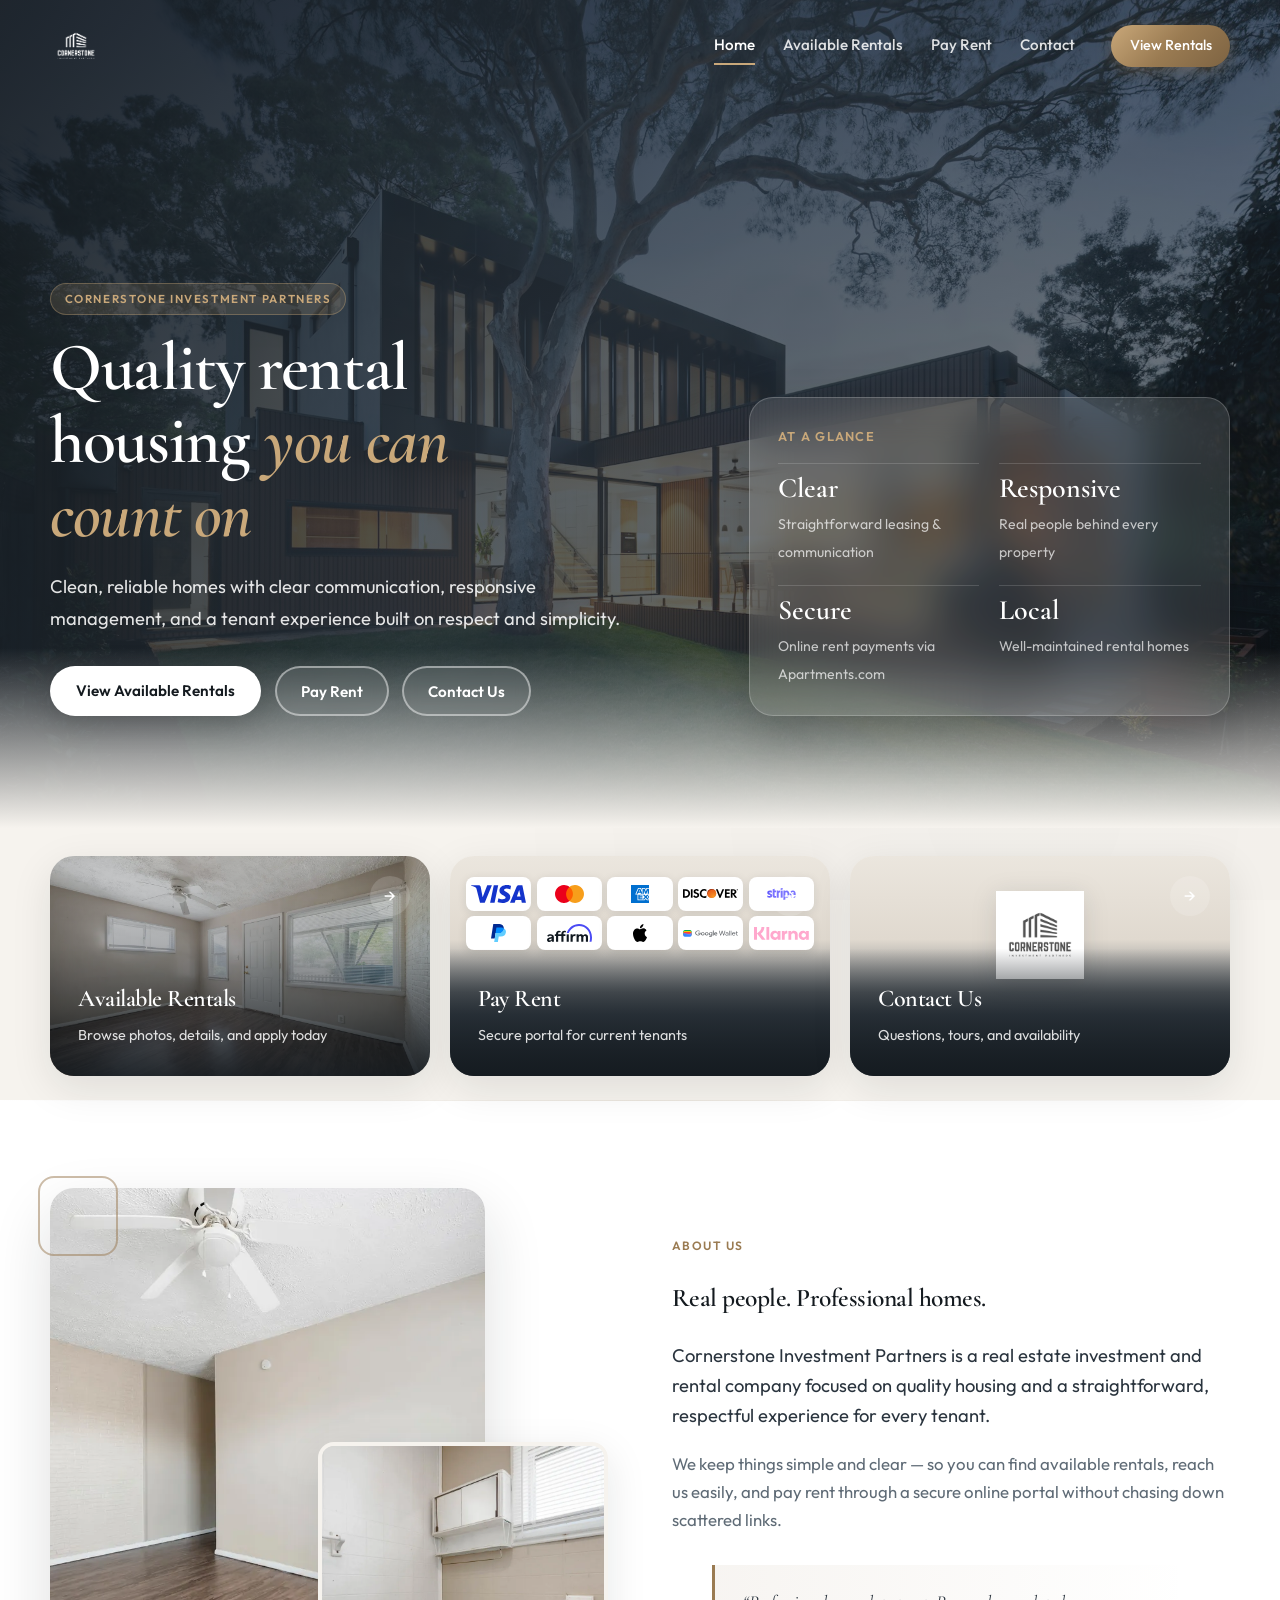
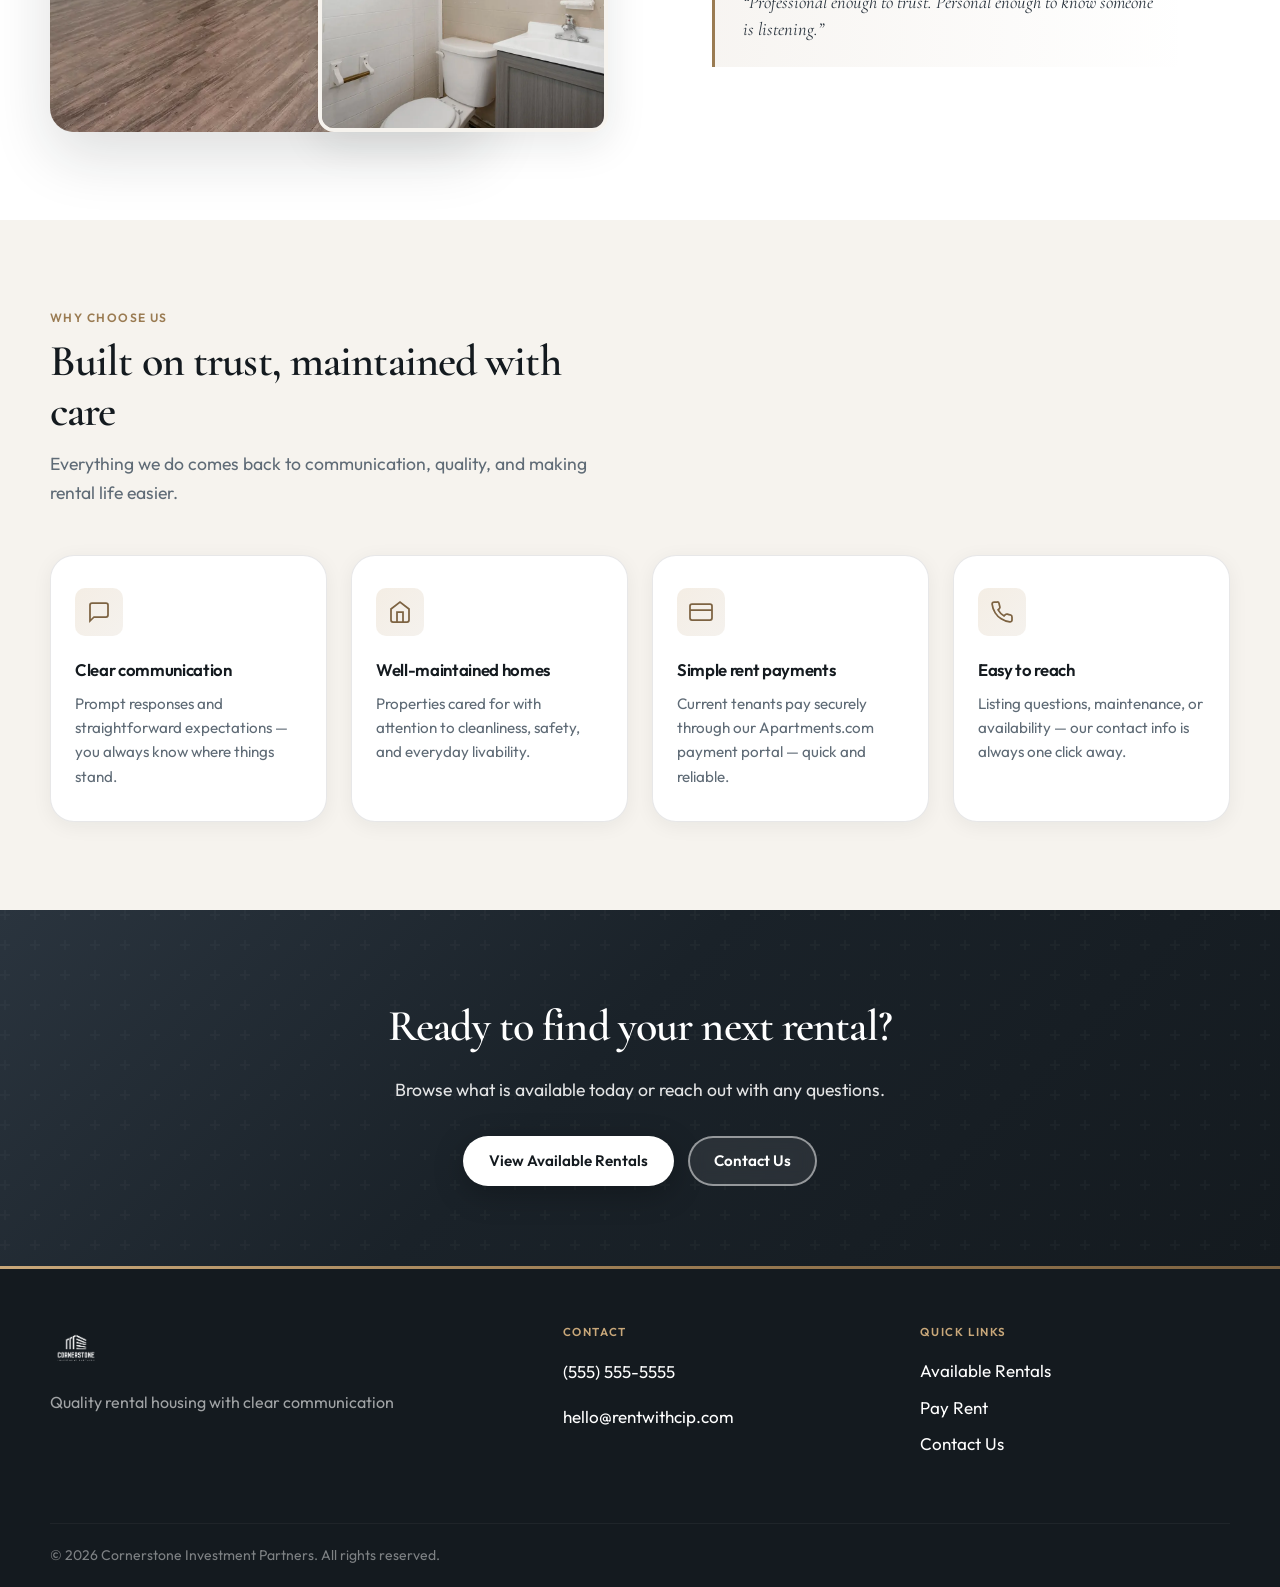
==== index.html @ 77d1de32 "Initial commit: Cornerstone Investment Partners website. Static site with rental listings, pay rent," ====
<!DOCTYPE html>
<html lang="en">
  <head>
    <meta charset="UTF-8" />
    <meta name="viewport" content="width=device-width, initial-scale=1.0" />
    <meta
      name="description"
      content="Cornerstone Investment Partners — clean, reliable rental housing with responsive management. View available rentals, pay rent, or contact us."
    />
    <title>Cornerstone Investment Partners | Rental Housing</title>
    <link rel="preconnect" href="https://fonts.googleapis.com" />
    <link rel="preconnect" href="https://fonts.gstatic.com" crossorigin />
    <link
      href="https://fonts.googleapis.com/css2?family=Cormorant+Garamond:ital,wght@0,500;0,600;0,700;1,500&family=Outfit:wght@400;500;600;700&display=swap"
      rel="stylesheet"
    />
    <link rel="stylesheet" href="css/main.css" />
    <link
      rel="icon"
      href="assets/logos/Cornerstone%20Investment%20Partners%20transparent.png"
      type="image/png"
    />
  </head>
  <body class="site-body has-hero">
    <header id="site-header"></header>

    <main>
      <section class="hero">
        <div class="hero-bg" aria-hidden="true"></div>
        <div class="container">
          <div class="hero-grid">
            <div class="hero-content reveal">
              <p class="eyebrow">Cornerstone Investment Partners</p>
              <h1>Quality rental housing <em>you can count on</em></h1>
              <p class="hero-lead">
                Clean, reliable homes with clear communication, responsive
                management, and a tenant experience built on respect and
                simplicity.
              </p>
              <div class="btn-group">
                <a href="rentals.html" class="btn btn-primary">View Available Rentals</a>
                <a href="pay-rent.html" class="btn btn-secondary">Pay Rent</a>
                <a href="contact.html" class="btn btn-secondary">Contact Us</a>
              </div>
            </div>
            <aside class="hero-card reveal reveal-delay-1" aria-label="Highlights">
              <h2>At a glance</h2>
              <ul class="hero-stats">
                <li>
                  <strong>Clear</strong>
                  <span>Straightforward leasing &amp; communication</span>
                </li>
                <li>
                  <strong>Responsive</strong>
                  <span>Real people behind every property</span>
                </li>
                <li>
                  <strong>Secure</strong>
                  <span>Online rent payments via Apartments.com</span>
                </li>
                <li>
                  <strong>Local</strong>
                  <span>Well-maintained rental homes</span>
                </li>
              </ul>
            </aside>
          </div>
        </div>
      </section>

      <section class="quick-actions">
        <div class="container">
          <div class="quick-actions-grid">
            <a href="rentals.html" class="action-card reveal">
              <span class="action-card-arrow" aria-hidden="true">→</span>
              <div
                class="action-card-bg"
                style="background-image: url('assets/properties/e77fbdab17281c38cc154a70d4a5e4e7l-b2607775896rd-w1280_h960.webp')"
              ></div>
              <div class="action-card-content">
                <h3>Available Rentals</h3>
                <p>Browse photos, details, and apply today</p>
              </div>
            </a>
            <a href="pay-rent.html" class="action-card action-card--pay reveal reveal-delay-1">
              <span class="action-card-arrow" aria-hidden="true">→</span>
              <div class="action-card-bg">
                <div class="payment-logos" aria-hidden="true">
                  <span class="payment-logo"><img src="assets/brand-logos/Visa_Inc-_idDUM8TcN7_0.svg" alt="" /></span>
                  <span class="payment-logo"><img src="assets/brand-logos/Mastercard_Symbol_0.svg" alt="" /></span>
                  <span class="payment-logo"><img src="assets/brand-logos/American_Express_Symbol_0.svg" alt="" /></span>
                  <span class="payment-logo"><img src="assets/brand-logos/Discover_idBLtmlzqQ_0.svg" alt="" /></span>
                  <span class="payment-logo"><img src="assets/brand-logos/Stripe_Logo_0.svg" alt="" /></span>
                  <span class="payment-logo"><img src="assets/brand-logos/PayPal_Symbol_0.svg" alt="" /></span>
                  <span class="payment-logo"><img src="assets/brand-logos/Affirm_idiZ_wBgOu_0.svg" alt="" /></span>
                  <span class="payment-logo"><img src="assets/brand-logos/Apple_Logo_0.svg" alt="" /></span>
                  <span class="payment-logo"><img src="assets/brand-logos/Google_Pay_idSiQLNrY-_1.svg" alt="" /></span>
                  <span class="payment-logo"><img src="assets/brand-logos/Klarna_Logo_0.svg" alt="" /></span>
                </div>
              </div>
              <div class="action-card-content">
                <h3>Pay Rent</h3>
                <p>Secure portal for current tenants</p>
              </div>
            </a>
            <a href="contact.html" class="action-card action-card--contact reveal reveal-delay-2">
              <span class="action-card-arrow" aria-hidden="true">→</span>
              <div class="action-card-bg">
                <img
                  src="assets/logos/Cornerstone%20Investment%20Partners.png"
                  alt=""
                  class="action-card-brand-logo"
                  width="200"
                  height="auto"
                />
              </div>
              <div class="action-card-content">
                <h3>Contact Us</h3>
                <p>Questions, tours, and availability</p>
              </div>
            </a>
          </div>
        </div>
      </section>

      <section class="section section-alt">
        <div class="container">
          <div class="about-split">
            <div class="about-visual reveal">
              <span class="about-deco" aria-hidden="true"></span>
              <img
                src="assets/properties/e77fbdab17281c38cc154a70d4a5e4e7l-b1862475913rd-w1280_h960.webp"
                alt="Well-maintained rental property interior"
                class="about-img-main"
                loading="lazy"
              />
              <img
                src="assets/properties/e77fbdab17281c38cc154a70d4a5e4e7l-b2514954879rd-w1280_h960.webp"
                alt=""
                class="about-img-accent"
                loading="lazy"
                aria-hidden="true"
              />
            </div>
            <div class="about-content reveal reveal-delay-1">
              <span class="section-label">About us</span>
              <h2>Real people. Professional homes.</h2>
              <p>
                Cornerstone Investment Partners is a real estate investment and
                rental company focused on quality housing and a straightforward,
                respectful experience for every tenant.
              </p>
              <p>
                We keep things simple and clear — so you can find available
                rentals, reach us easily, and pay rent through a secure online
                portal without chasing down scattered links.
              </p>
              <blockquote class="about-quote">
                <p>
                  “Professional enough to trust. Personal enough to know someone
                  is listening.”
                </p>
              </blockquote>
            </div>
          </div>
        </div>
      </section>

      <section class="section">
        <div class="container">
          <div class="section-header reveal">
            <span class="section-label">Why choose us</span>
            <h2>Built on trust, maintained with care</h2>
            <p>
              Everything we do comes back to communication, quality, and making
              rental life easier.
            </p>
          </div>
          <div class="trust-grid">
            <article class="trust-card reveal">
              <div class="trust-icon" aria-hidden="true">
                <svg viewBox="0 0 24 24" fill="none" stroke="currentColor" stroke-width="1.75">
                  <path d="M21 15a2 2 0 0 1-2 2H7l-4 4V5a2 2 0 0 1 2-2h14a2 2 0 0 1 2 2z" />
                </svg>
              </div>
              <h3>Clear communication</h3>
              <p>
                Prompt responses and straightforward expectations — you always
                know where things stand.
              </p>
            </article>
            <article class="trust-card reveal reveal-delay-1">
              <div class="trust-icon" aria-hidden="true">
                <svg viewBox="0 0 24 24" fill="none" stroke="currentColor" stroke-width="1.75">
                  <path d="M3 9l9-7 9 7v11a2 2 0 0 1-2 2H5a2 2 0 0 1-2-2z" />
                  <polyline points="9 22 9 12 15 12 15 22" />
                </svg>
              </div>
              <h3>Well-maintained homes</h3>
              <p>
                Properties cared for with attention to cleanliness, safety, and
                everyday livability.
              </p>
            </article>
            <article class="trust-card reveal reveal-delay-2">
              <div class="trust-icon" aria-hidden="true">
                <svg viewBox="0 0 24 24" fill="none" stroke="currentColor" stroke-width="1.75">
                  <rect x="1" y="4" width="22" height="16" rx="2" ry="2" />
                  <line x1="1" y1="10" x2="23" y2="10" />
                </svg>
              </div>
              <h3>Simple rent payments</h3>
              <p>
                Current tenants pay securely through our Apartments.com payment
                portal — quick and reliable.
              </p>
            </article>
            <article class="trust-card reveal reveal-delay-3">
              <div class="trust-icon" aria-hidden="true">
                <svg viewBox="0 0 24 24" fill="none" stroke="currentColor" stroke-width="1.75">
                  <path d="M22 16.92v3a2 2 0 0 1-2.18 2 19.79 19.79 0 0 1-8.63-3.07 19.5 19.5 0 0 1-6-6 19.79 19.79 0 0 1-3.07-8.67A2 2 0 0 1 4.11 2h3a2 2 0 0 1 2 1.72 12.84 12.84 0 0 0 .7 2.81 2 2 0 0 1-.45 2.11L8.09 9.91a16 16 0 0 0 6 6l1.27-1.27a2 2 0 0 1 2.11-.45 12.84 12.84 0 0 0 2.81.7A2 2 0 0 1 22 16.92z" />
                </svg>
              </div>
              <h3>Easy to reach</h3>
              <p>
                Listing questions, maintenance, or availability — our contact
                info is always one click away.
              </p>
            </article>
          </div>
        </div>
      </section>

      <section class="cta-band">
        <div class="container reveal">
          <h2>Ready to find your next rental?</h2>
          <p>Browse what is available today or reach out with any questions.</p>
          <div class="btn-group" style="justify-content: center">
            <a href="rentals.html" class="btn btn-primary">View Available Rentals</a>
            <a href="contact.html" class="btn btn-secondary">Contact Us</a>
          </div>
        </div>
      </section>
    </main>

    <footer id="site-footer"></footer>

    <script src="js/site-config.js"></script>
    <script src="js/main.js"></script>
  </body>
</html>
---- css/main.css ----
/* Cornerstone Investment Partners */

:root {
  --color-ink: #141a1f;
  --color-slate: #2a343e;
  --color-muted: #5f6b76;
  --color-cream: #f6f3ee;
  --color-cream-dark: #ebe6de;
  --color-surface: #ffffff;
  --color-border: rgba(20, 26, 31, 0.1);
  --color-accent: #9a7b52;
  --color-accent-dark: #7d6342;
  --color-accent-glow: rgba(154, 123, 82, 0.35);
  --color-highlight: #c9a87a;
  --gradient-warm: linear-gradient(135deg, #2a343e 0%, #1a2229 45%, #141a1f 100%);
  --gradient-gold: linear-gradient(135deg, #c9a87a 0%, #9a7b52 50%, #7d6342 100%);
  --gradient-hero: linear-gradient(
    115deg,
    rgba(20, 26, 31, 0.92) 0%,
    rgba(42, 52, 62, 0.78) 45%,
    rgba(20, 26, 31, 0.55) 100%
  );
  --font-display: "Cormorant Garamond", Georgia, "Times New Roman", serif;
  --font-body: "Outfit", system-ui, sans-serif;
  --radius-sm: 10px;
  --radius: 16px;
  --radius-lg: 24px;
  --shadow-sm: 0 4px 20px rgba(20, 26, 31, 0.06);
  --shadow: 0 12px 40px rgba(20, 26, 31, 0.1);
  --shadow-lg: 0 24px 60px rgba(20, 26, 31, 0.14);
  --max-width: 1180px;
  --header-height: 92px;
  --ease-out: cubic-bezier(0.22, 1, 0.36, 1);
}

*,
*::before,
*::after {
  box-sizing: border-box;
}

html {
  scroll-behavior: smooth;
}

body {
  margin: 0;
  font-family: var(--font-body);
  font-size: 1.0625rem;
  line-height: 1.65;
  color: var(--color-ink);
  background: var(--color-cream);
  -webkit-font-smoothing: antialiased;
}

body::before {
  content: "";
  position: fixed;
  inset: 0;
  pointer-events: none;
  z-index: -1;
  opacity: 0.4;
  background-image: radial-gradient(
      circle at 20% 10%,
      rgba(201, 168, 122, 0.12) 0%,
      transparent 40%
    ),
    radial-gradient(
      circle at 80% 90%,
      rgba(42, 52, 62, 0.06) 0%,
      transparent 45%
    );
}

img {
  max-width: 100%;
  height: auto;
  display: block;
}

a {
  color: var(--color-accent-dark);
  text-decoration-thickness: 1px;
  text-underline-offset: 3px;
  transition: color 0.2s var(--ease-out);
}

a:hover {
  color: var(--color-accent);
}

.container {
  width: min(100% - 2.5rem, var(--max-width));
  margin-inline: auto;
}

.sr-only {
  position: absolute;
  width: 1px;
  height: 1px;
  padding: 0;
  margin: -1px;
  overflow: hidden;
  clip: rect(0, 0, 0, 0);
  white-space: nowrap;
  border: 0;
}

/* Typography */
h1,
h2,
h3,
.page-header h1,
.hero h1,
.section-header h2,
.cta-band h2 {
  font-family: var(--font-display);
  font-weight: 600;
  letter-spacing: -0.02em;
}

.eyebrow {
  display: inline-block;
  margin: 0 0 1rem;
  padding: 0.35rem 0.85rem;
  font-family: var(--font-body);
  font-size: 0.72rem;
  font-weight: 600;
  letter-spacing: 0.14em;
  text-transform: uppercase;
  color: var(--color-highlight);
  background: rgba(201, 168, 122, 0.15);
  border: 1px solid rgba(201, 168, 122, 0.35);
  border-radius: 100px;
}

.section-label {
  display: block;
  font-size: 0.75rem;
  font-weight: 600;
  letter-spacing: 0.12em;
  text-transform: uppercase;
  color: var(--color-accent);
  margin-bottom: 0.5rem;
}

/* Header */
#site-header {
  position: fixed;
  top: 0;
  left: 0;
  right: 0;
  z-index: 100;
  transition: background 0.35s var(--ease-out), box-shadow 0.35s var(--ease-out),
    border-color 0.35s var(--ease-out);
}

#site-header.header--transparent {
  background: transparent;
  border-bottom: 1px solid transparent;
}

#site-header.header--transparent .nav-link {
  color: rgba(255, 255, 255, 0.85);
}

#site-header.header--transparent .nav-link:hover,
#site-header.header--transparent .nav-link.is-active {
  color: #fff;
  border-bottom-color: var(--color-highlight);
}

#site-header.header--transparent .logo {
  filter: brightness(0) invert(1);
}

#site-header.header--transparent .nav-toggle {
  border-color: rgba(255, 255, 255, 0.35);
}

#site-header.header--transparent .nav-toggle-bar {
  background: #fff;
}

#site-header.header--scrolled,
#site-header:not(.header--transparent) {
  background: rgba(255, 255, 255, 0.92);
  backdrop-filter: blur(16px);
  -webkit-backdrop-filter: blur(16px);
  border-bottom: 1px solid var(--color-border);
  box-shadow: var(--shadow-sm);
}

#site-header.header--scrolled .logo,
#site-header:not(.header--transparent) .logo {
  filter: none;
}

.header-inner {
  display: flex;
  align-items: center;
  justify-content: space-between;
  min-height: var(--header-height);
  gap: 1rem;
}

.logo-link {
  display: flex;
  align-items: center;
  text-decoration: none;
  flex-shrink: 0;
  transition: transform 0.25s var(--ease-out);
}

.logo-link:hover {
  transform: scale(1.02);
}

.logo {
  height: 52px;
  width: auto;
  transition: filter 0.35s var(--ease-out);
}

.nav-toggle {
  display: none;
  flex-direction: column;
  gap: 5px;
  padding: 0.55rem;
  background: rgba(255, 255, 255, 0.08);
  border: 1px solid var(--color-border);
  border-radius: var(--radius-sm);
  cursor: pointer;
}

.nav-toggle-bar {
  display: block;
  width: 22px;
  height: 2px;
  background: var(--color-ink);
  border-radius: 1px;
}

.site-nav {
  display: flex;
  align-items: center;
  gap: 0.35rem 1.75rem;
  flex-wrap: wrap;
}

.nav-link {
  text-decoration: none;
  color: var(--color-muted);
  font-weight: 500;
  font-size: 0.95rem;
  padding: 0.35rem 0;
  border-bottom: 2px solid transparent;
  transition: color 0.2s, border-color 0.2s;
}

.nav-link:hover,
.nav-link.is-active {
  color: var(--color-ink);
  border-bottom-color: var(--color-accent);
}

.nav-cta {
  margin-left: 0.5rem;
  padding: 0.55rem 1.15rem !important;
  font-size: 0.9rem !important;
  border-bottom: none !important;
  border-radius: 100px;
  background: var(--gradient-gold);
  color: #fff !important;
  box-shadow: 0 4px 16px var(--color-accent-glow);
}

.nav-cta:hover {
  transform: translateY(-1px);
  box-shadow: 0 6px 22px var(--color-accent-glow);
  color: #fff !important;
}

/* Buttons */
.btn {
  display: inline-flex;
  align-items: center;
  justify-content: center;
  gap: 0.5rem;
  padding: 0.85rem 1.5rem;
  font-family: var(--font-body);
  font-size: 0.95rem;
  font-weight: 600;
  line-height: 1.25;
  text-decoration: none;
  border-radius: 100px;
  border: 2px solid transparent;
  cursor: pointer;
  transition: transform 0.25s var(--ease-out), box-shadow 0.25s var(--ease-out),
    background 0.25s, color 0.25s, border-color 0.25s;
}

.btn:hover {
  transform: translateY(-2px);
}

.btn-primary {
  background: var(--gradient-gold);
  color: #fff;
  border-color: transparent;
  box-shadow: 0 6px 24px var(--color-accent-glow);
}

.btn-primary:hover {
  color: #fff;
  box-shadow: 0 10px 32px var(--color-accent-glow);
}

.btn-secondary {
  background: rgba(255, 255, 255, 0.08);
  color: #fff;
  border-color: rgba(255, 255, 255, 0.45);
  backdrop-filter: blur(8px);
}

.btn-secondary:hover {
  background: #fff;
  color: var(--color-ink);
  border-color: #fff;
}

.btn-ghost {
  background: transparent;
  color: var(--color-ink);
  border-color: var(--color-border);
}

.btn-ghost:hover {
  background: var(--color-surface);
  border-color: var(--color-accent);
  color: var(--color-accent-dark);
}

.btn-text {
  background: rgba(255, 255, 255, 0.95);
  border: none;
  padding: 0.5rem 1rem;
  font: inherit;
  font-weight: 600;
  font-size: 0.88rem;
  color: var(--color-ink);
  cursor: pointer;
  border-radius: 100px;
  box-shadow: var(--shadow-sm);
  transition: transform 0.2s, box-shadow 0.2s;
}

.btn-text:hover {
  transform: scale(1.03);
  box-shadow: var(--shadow);
  color: var(--color-ink);
}

.btn-group {
  display: flex;
  flex-wrap: wrap;
  gap: 0.85rem;
}

/* Hero */
.hero {
  position: relative;
  min-height: min(92vh, 880px);
  display: flex;
  align-items: flex-end;
  color: #fff;
  overflow: hidden;
  padding-top: var(--header-height);
}

.hero-bg {
  position: absolute;
  inset: 0;
  background: var(--color-slate)
    url("../assets/general/hero-rental.jpg")
    center / cover no-repeat;
  animation: heroKenBurns 22s ease-in-out infinite alternate;
}

@keyframes heroKenBurns {
  from {
    transform: scale(1);
  }
  to {
    transform: scale(1.08);
  }
}

.hero::before {
  content: "";
  position: absolute;
  inset: 0;
  background: var(--gradient-hero);
  z-index: 1;
}

.hero::after {
  content: "";
  position: absolute;
  bottom: 0;
  left: 0;
  right: 0;
  height: 180px;
  background: linear-gradient(to top, var(--color-cream), transparent);
  z-index: 2;
  pointer-events: none;
}

.hero .container {
  position: relative;
  z-index: 3;
  padding-block: 5rem 7rem;
  width: min(100% - 2.5rem, var(--max-width));
  margin-inline: auto;
}

.hero-grid {
  display: grid;
  grid-template-columns: 1.15fr 0.85fr;
  gap: 3rem;
  align-items: end;
}

.hero h1 {
  margin: 0 0 1.25rem;
  font-size: clamp(2.5rem, 5.5vw, 4.25rem);
  font-weight: 600;
  line-height: 1.08;
  max-width: 14ch;
}

.hero h1 em {
  font-style: italic;
  color: var(--color-highlight);
}

.hero-lead {
  margin: 0 0 2rem;
  font-size: 1.15rem;
  max-width: 36rem;
  line-height: 1.7;
  color: rgba(255, 255, 255, 0.88);
}

.hero-card {
  background: rgba(255, 255, 255, 0.1);
  backdrop-filter: blur(20px);
  -webkit-backdrop-filter: blur(20px);
  border: 1px solid rgba(255, 255, 255, 0.2);
  border-radius: var(--radius-lg);
  padding: 1.75rem;
  box-shadow: 0 20px 50px rgba(0, 0, 0, 0.2);
}

.hero-card h2 {
  margin: 0 0 1rem;
  font-family: var(--font-body);
  font-size: 0.8rem;
  font-weight: 600;
  letter-spacing: 0.1em;
  text-transform: uppercase;
  color: var(--color-highlight);
}

.hero-stats {
  display: grid;
  grid-template-columns: 1fr 1fr;
  gap: 1.25rem;
  list-style: none;
  margin: 0;
  padding: 0;
}

.hero-stats li {
  padding-top: 0.5rem;
  border-top: 1px solid rgba(255, 255, 255, 0.15);
}

.hero-stats strong {
  display: block;
  font-family: var(--font-display);
  font-size: 1.75rem;
  font-weight: 600;
  line-height: 1.2;
  margin-bottom: 0.2rem;
}

.hero-stats span {
  font-size: 0.88rem;
  color: rgba(255, 255, 255, 0.7);
}

.hero .btn-primary {
  background: #fff;
  color: var(--color-ink);
  box-shadow: 0 8px 30px rgba(0, 0, 0, 0.2);
}

.hero .btn-primary:hover {
  background: var(--color-cream);
  color: var(--color-ink);
}

/* Quick actions */
.quick-actions {
  margin-top: 1.25rem;
  position: relative;
  z-index: 10;
  padding-top: 0.5rem;
  padding-bottom: 1.5rem;
}

.quick-actions-grid {
  display: grid;
  grid-template-columns: repeat(3, 1fr);
  gap: 1.25rem;
}

.action-card {
  position: relative;
  display: flex;
  flex-direction: column;
  justify-content: flex-end;
  min-height: 220px;
  padding: 1.75rem;
  border-radius: var(--radius-lg);
  overflow: hidden;
  text-decoration: none;
  color: #fff;
  box-shadow: var(--shadow);
  transition: transform 0.35s var(--ease-out), box-shadow 0.35s var(--ease-out);
}

.action-card:hover {
  transform: translateY(-6px);
  box-shadow: var(--shadow-lg);
  color: #fff;
}

.action-card-bg {
  position: absolute;
  inset: 0;
  background-size: cover;
  background-position: center;
  transition: transform 0.6s var(--ease-out);
}

.action-card:hover .action-card-bg {
  transform: scale(1.06);
}

.action-card::before {
  content: "";
  position: absolute;
  inset: 0;
  background: linear-gradient(
    to top,
    rgba(20, 26, 31, 0.92) 0%,
    rgba(20, 26, 31, 0.35) 60%,
    rgba(20, 26, 31, 0.15) 100%
  );
  z-index: 1;
}

.action-card-content {
  position: relative;
  z-index: 2;
}

.action-card h3 {
  margin: 0 0 0.35rem;
  font-family: var(--font-display);
  font-size: 1.5rem;
  font-weight: 600;
}

.action-card p {
  margin: 0;
  font-size: 0.9rem;
  opacity: 0.85;
}

.action-card-arrow {
  position: absolute;
  top: 1.25rem;
  right: 1.25rem;
  z-index: 2;
  width: 40px;
  height: 40px;
  display: flex;
  align-items: center;
  justify-content: center;
  background: rgba(255, 255, 255, 0.15);
  border-radius: 50%;
  font-size: 1.1rem;
  transition: background 0.25s;
}

.action-card:hover .action-card-arrow {
  background: var(--color-highlight);
  color: var(--color-ink);
}

/* Pay Rent & Contact — custom card art (same card size as photo card) */
.action-card--pay::before,
.action-card--contact::before {
  background: linear-gradient(
    to top,
    rgba(20, 26, 31, 0.95) 0%,
    rgba(20, 26, 31, 0.55) 38%,
    transparent 58%
  );
}

.action-card--pay .action-card-bg,
.action-card--contact .action-card-bg {
  background-image: none;
  background: linear-gradient(
    180deg,
    #ebe6de 0%,
    #e0d9cf 38%,
    #4a5560 72%,
    #2a343e 100%
  );
  display: flex;
  align-items: center;
  justify-content: center;
  padding: 1.15rem 1rem 5.25rem;
}

.action-card--pay:hover .action-card-bg,
.action-card--contact:hover .action-card-bg {
  transform: none;
}

.payment-logos {
  display: grid;
  grid-template-columns: repeat(3, 1fr);
  gap: 0.45rem;
  width: 100%;
  align-self: flex-start;
  margin-top: 0.15rem;
}

.action-card--pay .payment-logos {
  grid-template-columns: repeat(5, 1fr);
  gap: 0.35rem;
}

.payment-logo {
  display: flex;
  align-items: center;
  justify-content: center;
  min-height: 38px;
  padding: 0.4rem 0.35rem;
  background: #fff;
  border-radius: 8px;
  box-shadow: 0 2px 10px rgba(20, 26, 31, 0.1);
}

.action-card--pay .payment-logo {
  min-height: 34px;
  padding: 0.35rem 0.3rem;
}

.payment-logo img {
  display: block;
  width: 100%;
  max-width: 52px;
  max-height: 20px;
  object-fit: contain;
}

.action-card--pay .payment-logo img {
  max-width: 100%;
  max-height: 18px;
}

.action-card-brand-logo {
  max-width: 72%;
  max-height: 88px;
  width: auto;
  height: auto;
  object-fit: contain;
  align-self: center;
  margin-top: 0.25rem;
  filter: drop-shadow(0 4px 12px rgba(20, 26, 31, 0.12));
}

/* Sections */
.section {
  padding-block: 5.5rem;
}

.section-alt {
  background: var(--color-surface);
  position: relative;
}

.section-alt::before {
  content: "";
  position: absolute;
  top: 0;
  left: 0;
  right: 0;
  height: 1px;
  background: linear-gradient(
    90deg,
    transparent,
    var(--color-cream-dark),
    transparent
  );
}

.section-header {
  margin-bottom: 3rem;
  max-width: 36rem;
}

.section-header h2 {
  margin: 0 0 0.75rem;
  font-size: clamp(2rem, 3.5vw, 2.75rem);
  line-height: 1.15;
  color: var(--color-ink);
}

.section-header p {
  margin: 0;
  color: var(--color-muted);
  font-size: 1.1rem;
}

/* About split */
.about-split {
  display: grid;
  grid-template-columns: 1fr 1fr;
  gap: 4rem;
  align-items: center;
}

.about-visual {
  position: relative;
  min-height: 420px;
}

.about-img-main {
  width: 78%;
  border-radius: var(--radius-lg);
  box-shadow: var(--shadow-lg);
  object-fit: cover;
  aspect-ratio: 4/5;
}

.about-img-accent {
  position: absolute;
  bottom: 0;
  right: 0;
  width: 52%;
  border-radius: var(--radius);
  border: 4px solid var(--color-cream);
  box-shadow: var(--shadow);
  object-fit: cover;
  aspect-ratio: 1;
}

.about-deco {
  position: absolute;
  top: -12px;
  left: -12px;
  width: 80px;
  height: 80px;
  border: 2px solid var(--color-accent);
  border-radius: var(--radius);
  opacity: 0.5;
}

.about-content p {
  color: var(--color-muted);
  font-size: 1.05rem;
}

.about-content p:first-of-type {
  font-size: 1.15rem;
  color: var(--color-slate);
}

.about-quote {
  margin-top: 2rem;
  padding: 1.5rem 1.75rem;
  border-left: 3px solid var(--color-accent);
  background: linear-gradient(90deg, rgba(154, 123, 82, 0.08), transparent);
  border-radius: 0 var(--radius) var(--radius) 0;
}

.about-quote p {
  margin: 0;
  font-family: var(--font-display);
  font-size: 1.35rem;
  font-style: italic;
  color: var(--color-slate) !important;
  line-height: 1.45;
}

/* Trust cards */
.trust-grid {
  display: grid;
  grid-template-columns: repeat(4, 1fr);
  gap: 1.5rem;
}

.trust-card {
  position: relative;
  background: var(--color-surface);
  border: 1px solid var(--color-border);
  border-radius: var(--radius-lg);
  padding: 2rem 1.5rem;
  box-shadow: var(--shadow-sm);
  transition: transform 0.35s var(--ease-out), box-shadow 0.35s var(--ease-out),
    border-color 0.35s;
  overflow: hidden;
}

.trust-card::before {
  content: "";
  position: absolute;
  top: 0;
  left: 0;
  right: 0;
  height: 3px;
  background: var(--gradient-gold);
  transform: scaleX(0);
  transform-origin: left;
  transition: transform 0.35s var(--ease-out);
}

.trust-card:hover {
  transform: translateY(-4px);
  box-shadow: var(--shadow);
  border-color: rgba(154, 123, 82, 0.25);
}

.trust-card:hover::before {
  transform: scaleX(1);
}

.trust-icon {
  width: 48px;
  height: 48px;
  display: flex;
  align-items: center;
  justify-content: center;
  margin-bottom: 1.25rem;
  background: linear-gradient(135deg, rgba(201, 168, 122, 0.2), rgba(154, 123, 82, 0.1));
  border-radius: var(--radius-sm);
  color: var(--color-accent-dark);
}

.trust-icon svg {
  width: 24px;
  height: 24px;
}

.trust-card h3 {
  margin: 0 0 0.5rem;
  font-family: var(--font-body);
  font-size: 1.05rem;
  font-weight: 600;
  color: var(--color-ink);
}

.trust-card p {
  margin: 0;
  color: var(--color-muted);
  font-size: 0.95rem;
  line-height: 1.6;
}

/* CTA band */
.cta-band {
  position: relative;
  text-align: center;
  padding: 5rem 1.5rem;
  background: var(--gradient-warm);
  color: #fff;
  overflow: hidden;
}

.cta-band::before {
  content: "";
  position: absolute;
  inset: 0;
  background: url("data:image/svg+xml,%3Csvg width='60' height='60' viewBox='0 0 60 60' xmlns='http://www.w3.org/2000/svg'%3E%3Cg fill='none' fill-rule='evenodd'%3E%3Cg fill='%23ffffff' fill-opacity='0.03'%3E%3Cpath d='M36 34v-4h-2v4h-4v2h4v4h2v-4h4v-2h-4zm0-30V0h-2v4h-4v2h4v4h2V6h4V4h-4zM6 34v-4H4v4H0v2h4v4h2v-4h4v-2H6zM6 4V0H4v4H0v2h4v4h2V6h4V4H6z'/%3E%3C/g%3E%3C/g%3E%3C/svg%3E");
  opacity: 0.8;
}

.cta-band .container {
  position: relative;
  z-index: 1;
}

.cta-band h2 {
  margin: 0 0 0.75rem;
  font-size: clamp(2rem, 4vw, 2.75rem);
}

.cta-band p {
  margin: 0 0 2rem;
  font-size: 1.1rem;
  opacity: 0.88;
  max-width: 32rem;
  margin-inline: auto;
}

.cta-band .btn-primary {
  background: #fff;
  color: var(--color-ink);
  box-shadow: 0 8px 30px rgba(0, 0, 0, 0.25);
}

.cta-band .btn-primary:hover {
  background: var(--color-cream);
}

.cta-band .btn-secondary {
  border-color: rgba(255, 255, 255, 0.5);
}

/* Page header */
.page-header {
  position: relative;
  padding-block: 8rem 4rem;
  margin-top: 0;
  color: #fff;
  overflow: hidden;
  background: var(--color-slate);
}

.page-header-bg {
  position: absolute;
  inset: 0;
  background-size: cover;
  background-position: center;
  opacity: 0.45;
}

.page-header::before {
  content: "";
  position: absolute;
  inset: 0;
  background: var(--gradient-hero);
  z-index: 1;
}

.page-header .container {
  position: relative;
  z-index: 2;
}

.page-header h1 {
  margin: 0 0 0.75rem;
  font-size: clamp(2.25rem, 4vw, 3.25rem);
  line-height: 1.1;
}

.page-header p {
  margin: 0;
  font-size: 1.1rem;
  max-width: 38rem;
  color: rgba(255, 255, 255, 0.85);
  line-height: 1.65;
}

/* Property cards */
.property-card {
  display: grid;
  grid-template-columns: 1.05fr 1fr;
  gap: 0;
  background: var(--color-surface);
  border: 1px solid var(--color-border);
  border-radius: var(--radius-lg);
  overflow: hidden;
  box-shadow: var(--shadow);
  margin-bottom: 2.5rem;
  transition: box-shadow 0.35s var(--ease-out), transform 0.35s var(--ease-out);
}

.property-card:hover {
  box-shadow: var(--shadow-lg);
  transform: translateY(-2px);
}

.property-gallery {
  position: relative;
  min-height: 340px;
  background: var(--color-cream-dark);
  overflow: hidden;
}

.property-main-photo {
  width: 100%;
  height: 100%;
  object-fit: cover;
  min-height: 340px;
  transition: transform 0.6s var(--ease-out);
}

.property-card:hover .property-main-photo {
  transform: scale(1.04);
}

.property-rent-badge {
  position: absolute;
  top: 1.25rem;
  left: 1.25rem;
  z-index: 2;
  padding: 0.5rem 1rem;
  font-weight: 700;
  font-size: 1.1rem;
  color: #fff;
  background: var(--gradient-gold);
  border-radius: 100px;
  box-shadow: 0 4px 16px var(--color-accent-glow);
}

.gallery-trigger {
  position: absolute;
  bottom: 1.25rem;
  right: 1.25rem;
  z-index: 2;
}

.property-details {
  padding: 2.25rem 2.5rem;
  display: flex;
  flex-direction: column;
  justify-content: center;
}

.property-address {
  margin: 0 0 0.35rem;
  font-family: var(--font-display);
  font-size: 1.75rem;
  font-weight: 600;
  line-height: 1.2;
}

.property-location {
  margin: 0 0 1.25rem;
  color: var(--color-muted);
  font-size: 0.95rem;
}

.property-meta {
  display: flex;
  flex-wrap: wrap;
  gap: 0.5rem;
  list-style: none;
  margin: 0 0 1.25rem;
  padding: 0;
}

.property-meta li {
  padding: 0.4rem 0.85rem;
  font-size: 0.88rem;
  font-weight: 500;
  background: var(--color-cream);
  border-radius: 100px;
  color: var(--color-slate);
}

.property-meta li strong {
  color: var(--color-accent-dark);
}

.property-description {
  margin: 0 0 1.5rem;
  color: var(--color-muted);
  line-height: 1.65;
}

.property-actions {
  display: flex;
  flex-wrap: wrap;
  gap: 0.75rem;
}

.property-actions .btn-secondary {
  background: transparent;
  color: var(--color-ink);
  border-color: var(--color-border);
}

.property-actions .btn-secondary:hover {
  background: var(--color-cream);
  border-color: var(--color-accent);
  color: var(--color-accent-dark);
}

.empty-state {
  text-align: center;
  padding: 4rem 2rem;
  background: var(--color-surface);
  border-radius: var(--radius-lg);
  border: 2px dashed var(--color-cream-dark);
}

.empty-state h2 {
  font-family: var(--font-display);
  margin-top: 0;
}

/* Pay rent */
.simple-page-card {
  max-width: 32rem;
  margin: 3rem auto 5rem;
  padding: 3rem 2.5rem;
  background: var(--color-surface);
  border: 1px solid var(--color-border);
  border-radius: var(--radius-lg);
  box-shadow: var(--shadow);
  text-align: center;
  position: relative;
  overflow: hidden;
}

.simple-page-card::before {
  content: "";
  position: absolute;
  top: 0;
  left: 0;
  right: 0;
  height: 4px;
  background: var(--gradient-gold);
}

.simple-page-icon {
  width: 64px;
  height: 64px;
  margin: 0 auto 1.5rem;
  display: flex;
  align-items: center;
  justify-content: center;
  background: linear-gradient(135deg, rgba(201, 168, 122, 0.25), rgba(154, 123, 82, 0.1));
  border-radius: 50%;
  color: var(--color-accent-dark);
}

.simple-page-card h2 {
  font-family: var(--font-display);
  font-size: 1.75rem;
  margin: 0 0 1rem;
}

.simple-page-card p {
  color: var(--color-muted);
  margin: 0 0 1.5rem;
}

/* Contact */
.contact-layout {
  display: grid;
  grid-template-columns: 0.9fr 1.1fr;
  gap: 3rem;
  padding-bottom: 5rem;
  align-items: start;
}

.contact-info {
  padding: 2rem;
  background: var(--color-surface);
  border-radius: var(--radius-lg);
  border: 1px solid var(--color-border);
  box-shadow: var(--shadow-sm);
}

.contact-info h2 {
  margin-top: 0;
  font-family: var(--font-display);
  font-size: 1.75rem;
}

.contact-info ul {
  list-style: none;
  padding: 0;
  margin: 0 0 2rem;
}

.contact-info li {
  margin-bottom: 1.25rem;
  padding-bottom: 1.25rem;
  border-bottom: 1px solid var(--color-border);
}

.contact-info li:last-child {
  border-bottom: none;
  margin-bottom: 0;
  padding-bottom: 0;
}

.contact-info a {
  font-weight: 600;
  font-size: 1.15rem;
  text-decoration: none;
  color: var(--color-ink);
}

.contact-info a:hover {
  color: var(--color-accent);
}

.contact-note {
  color: var(--color-muted);
  font-size: 0.95rem;
}

.contact-form-wrap {
  background: var(--color-surface);
  border: 1px solid var(--color-border);
  border-radius: var(--radius-lg);
  padding: 2.25rem;
  box-shadow: var(--shadow);
}

.contact-form-wrap h2 {
  margin: 0 0 1.5rem;
  font-family: var(--font-display);
  font-size: 1.5rem;
}

.form-group {
  margin-bottom: 1.25rem;
}

.form-group label {
  display: block;
  margin-bottom: 0.4rem;
  font-weight: 600;
  font-size: 0.9rem;
  color: var(--color-slate);
}

.form-group input,
.form-group textarea,
.form-group select {
  width: 100%;
  padding: 0.75rem 1rem;
  font: inherit;
  border: 1px solid var(--color-border);
  border-radius: var(--radius-sm);
  background: var(--color-cream);
  transition: border-color 0.2s, box-shadow 0.2s;
}

.form-group input:focus,
.form-group textarea:focus,
.form-group select:focus {
  outline: none;
  border-color: var(--color-accent);
  box-shadow: 0 0 0 3px var(--color-accent-glow);
  background: var(--color-surface);
}

.form-group textarea {
  min-height: 150px;
  resize: vertical;
}

.form-hint {
  margin: 0.75rem 0 0;
  font-size: 0.85rem;
  color: var(--color-muted);
}

/* Lightbox */
.lightbox {
  position: fixed;
  inset: 0;
  z-index: 200;
  background: rgba(20, 26, 31, 0.94);
  backdrop-filter: blur(8px);
  display: flex;
  align-items: center;
  justify-content: center;
  animation: fadeIn 0.3s var(--ease-out);
}

@keyframes fadeIn {
  from {
    opacity: 0;
  }
  to {
    opacity: 1;
  }
}

.lightbox-open {
  overflow: hidden;
}

.lightbox-image {
  max-height: 85vh;
  max-width: 90vw;
  object-fit: contain;
  border-radius: var(--radius-sm);
  box-shadow: var(--shadow-lg);
}

.lightbox-close,
.lightbox-prev,
.lightbox-next {
  position: absolute;
  background: rgba(255, 255, 255, 0.12);
  border: 1px solid rgba(255, 255, 255, 0.2);
  color: #fff;
  font-size: 1.75rem;
  line-height: 1;
  padding: 0.6rem 1rem;
  cursor: pointer;
  border-radius: var(--radius-sm);
  transition: background 0.2s;
}

.lightbox-close:hover,
.lightbox-prev:hover,
.lightbox-next:hover {
  background: rgba(255, 255, 255, 0.22);
}

.lightbox-close {
  top: 1.5rem;
  right: 1.5rem;
}

.lightbox-prev {
  left: 1.5rem;
  top: 50%;
  transform: translateY(-50%);
}

.lightbox-next {
  right: 1.5rem;
  top: 50%;
  transform: translateY(-50%);
}

.lightbox-caption {
  position: absolute;
  bottom: 2rem;
  left: 50%;
  transform: translateX(-50%);
  color: rgba(255, 255, 255, 0.8);
  margin: 0;
  font-size: 0.9rem;
}

/* Footer */
#site-footer {
  position: relative;
  background: var(--color-ink);
  color: rgba(255, 255, 255, 0.75);
  margin-top: auto;
  overflow: hidden;
}

#site-footer::before {
  content: "";
  position: absolute;
  top: 0;
  left: 0;
  right: 0;
  height: 3px;
  background: var(--gradient-gold);
}

.footer-inner {
  display: grid;
  grid-template-columns: 1.5fr 1fr 1fr;
  gap: 3rem;
  padding-block: 3.5rem;
}

.footer-logo {
  height: 52px;
  width: auto;
  filter: brightness(0) invert(1);
  opacity: 0.95;
  margin-bottom: 1rem;
}

.footer-tagline {
  margin: 0;
  font-size: 1rem;
  line-height: 1.6;
  opacity: 0.8;
  max-width: 22rem;
}

.footer-heading {
  margin: 0 0 1rem;
  font-family: var(--font-body);
  font-size: 0.72rem;
  font-weight: 600;
  text-transform: uppercase;
  letter-spacing: 0.14em;
  color: var(--color-highlight);
}

.footer-contact a,
.footer-links a {
  color: #fff;
  text-decoration: none;
  transition: color 0.2s;
}

.footer-contact a:hover,
.footer-links a:hover {
  color: var(--color-highlight);
}

.footer-links ul {
  list-style: none;
  margin: 0;
  padding: 0;
}

.footer-links li {
  margin-bottom: 0.55rem;
}

.footer-bottom {
  border-top: 1px solid rgba(255, 255, 255, 0.08);
  padding-block: 1.25rem;
  font-size: 0.875rem;
  opacity: 0.6;
}

.footer-bottom p {
  margin: 0;
}

/* Layout & motion */
.site-body {
  min-height: 100vh;
  display: flex;
  flex-direction: column;
}

main {
  flex: 1;
}

body.has-hero main {
  padding-top: 0;
}

.reveal {
  opacity: 0;
  transform: translateY(28px);
  transition: opacity 0.7s var(--ease-out), transform 0.7s var(--ease-out);
}

.reveal.is-visible {
  opacity: 1;
  transform: translateY(0);
}

.reveal-delay-1 {
  transition-delay: 0.1s;
}
.reveal-delay-2 {
  transition-delay: 0.2s;
}
.reveal-delay-3 {
  transition-delay: 0.3s;
}

/* Responsive */
@media (max-width: 1024px) {
  .hero-grid {
    grid-template-columns: 1fr;
  }

  .hero-card {
    max-width: 400px;
  }

  .trust-grid {
    grid-template-columns: repeat(2, 1fr);
  }

  .quick-actions-grid {
    grid-template-columns: 1fr;
  }

  .about-split {
    grid-template-columns: 1fr;
    gap: 2.5rem;
  }

  .about-visual {
    min-height: 320px;
    max-width: 480px;
    margin-inline: auto;
  }
}

@media (max-width: 900px) {
  .property-card {
    grid-template-columns: 1fr;
  }

  .property-details {
    padding: 1.75rem;
  }

  .contact-layout {
    grid-template-columns: 1fr;
  }

  .footer-inner {
    grid-template-columns: 1fr;
    gap: 2rem;
  }
}

@media (max-width: 720px) {
  .nav-toggle {
    display: flex;
  }

  .nav-cta {
    display: none;
  }

  .site-nav {
    display: none;
    position: absolute;
    top: var(--header-height);
    left: 0;
    right: 0;
    flex-direction: column;
    align-items: stretch;
    background: var(--color-surface);
    border-bottom: 1px solid var(--color-border);
    padding: 1rem 1.5rem 1.25rem;
    box-shadow: var(--shadow);
  }

  .site-nav.is-open {
    display: flex;
  }

  #site-header.header--transparent .site-nav.is-open .nav-link {
    color: var(--color-ink);
  }

  .nav-link {
    padding: 0.65rem 0;
  }

  #site-header .header-inner {
    position: relative;
    flex-wrap: wrap;
  }

  .trust-grid {
    grid-template-columns: 1fr;
  }

  .hero h1 {
    max-width: none;
  }
}

@media (prefers-reduced-motion: reduce) {
  *,
  *::before,
  *::after {
    animation-duration: 0.01ms !important;
    animation-iteration-count: 1 !important;
    transition-duration: 0.01ms !important;
  }

  .hero-bg {
    animation: none;
  }

  .reveal {
    opacity: 1;
    transform: none;
  }
}
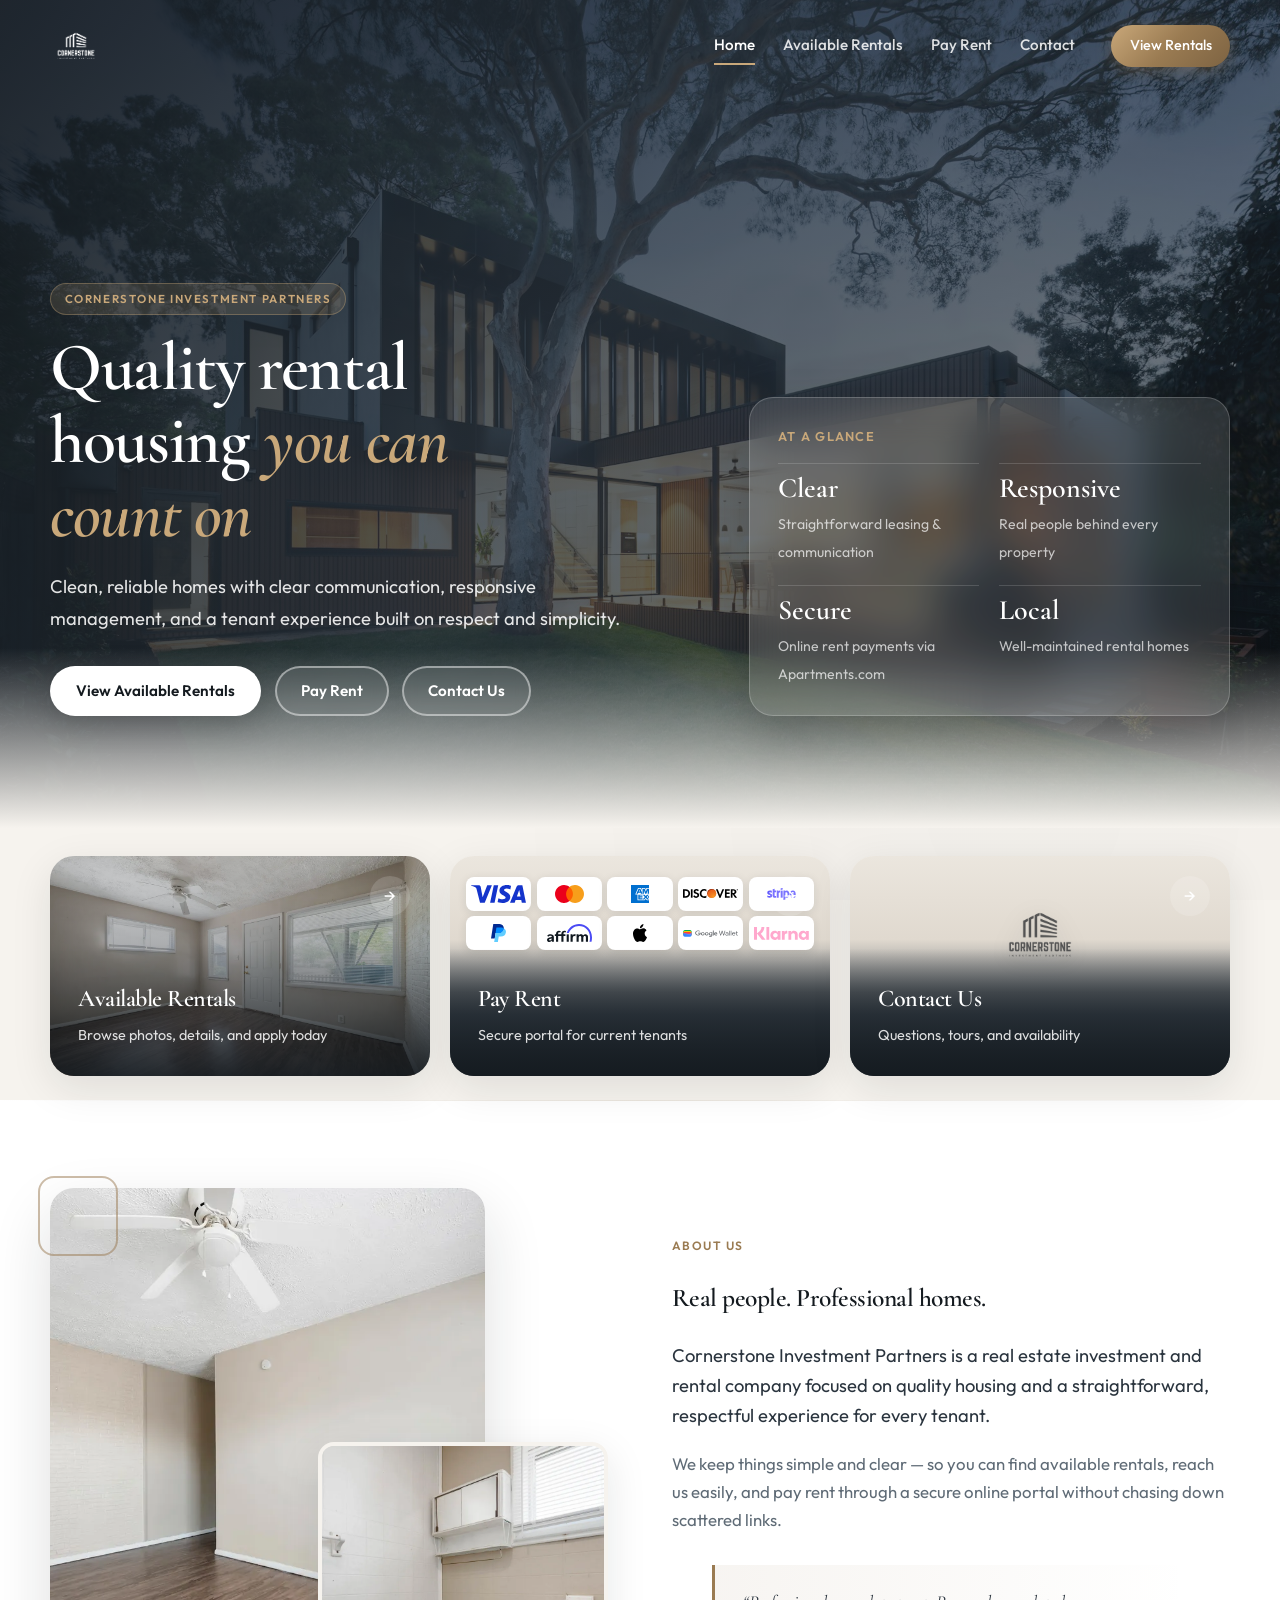
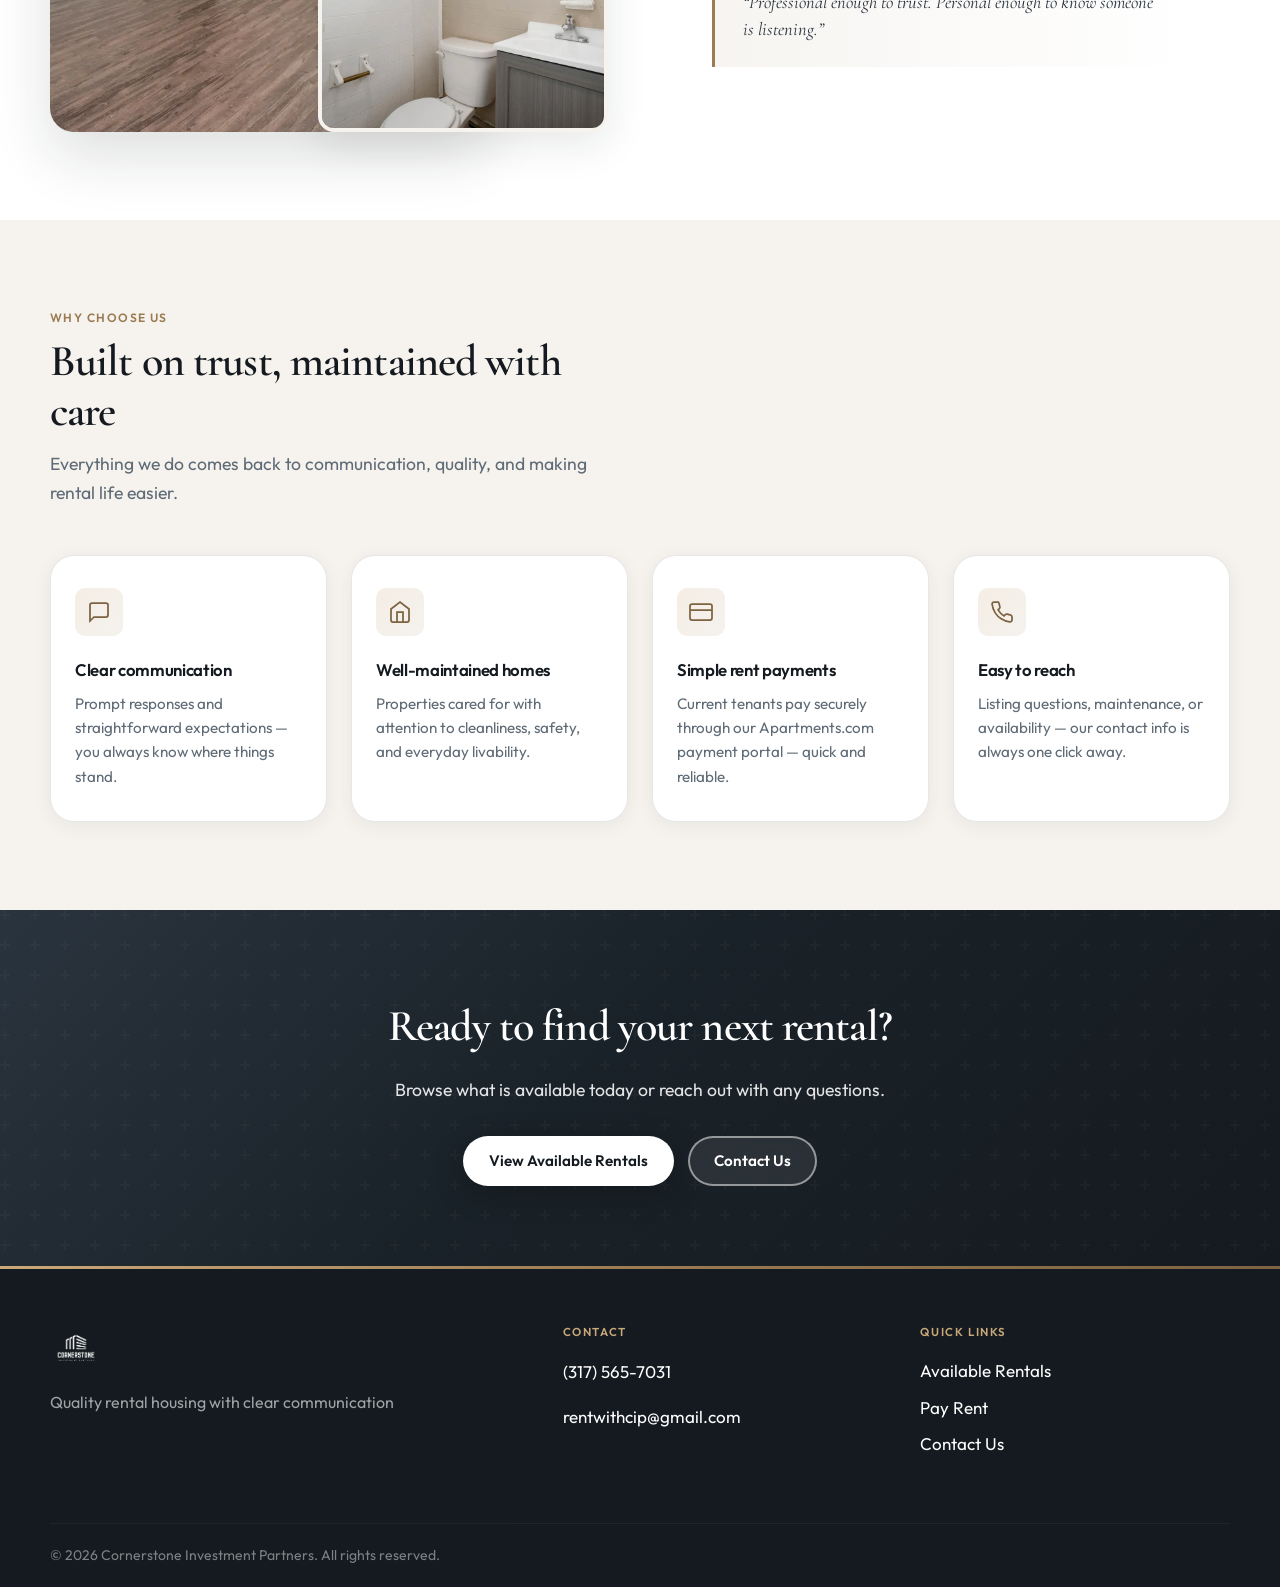
==== commit 304634c4: "transparent card logo" ====
--- a/index.html
+++ b/index.html
@@ -107,7 +107,7 @@
               <span class="action-card-arrow" aria-hidden="true">→</span>
               <div class="action-card-bg">
                 <img
-                  src="assets/logos/Cornerstone%20Investment%20Partners.png"
+                  src="assets/logos/Cornerstone%20Investment%20Partners%20transparent.png"
                   alt=""
                   class="action-card-brand-logo"
                   width="200"
--- a/css/main.css
+++ b/css/main.css
@@ -1281,6 +1281,15 @@
   color: var(--color-muted);
 }
 
+.form-success {
+  margin: 0 0 1.25rem;
+  padding: 0.85rem 1rem;
+  font-size: 0.95rem;
+  color: var(--color-slate);
+  background: rgba(154, 123, 82, 0.12);
+  border-radius: var(--radius-sm);
+}
+
 /* Lightbox */
 .lightbox {
   position: fixed;
